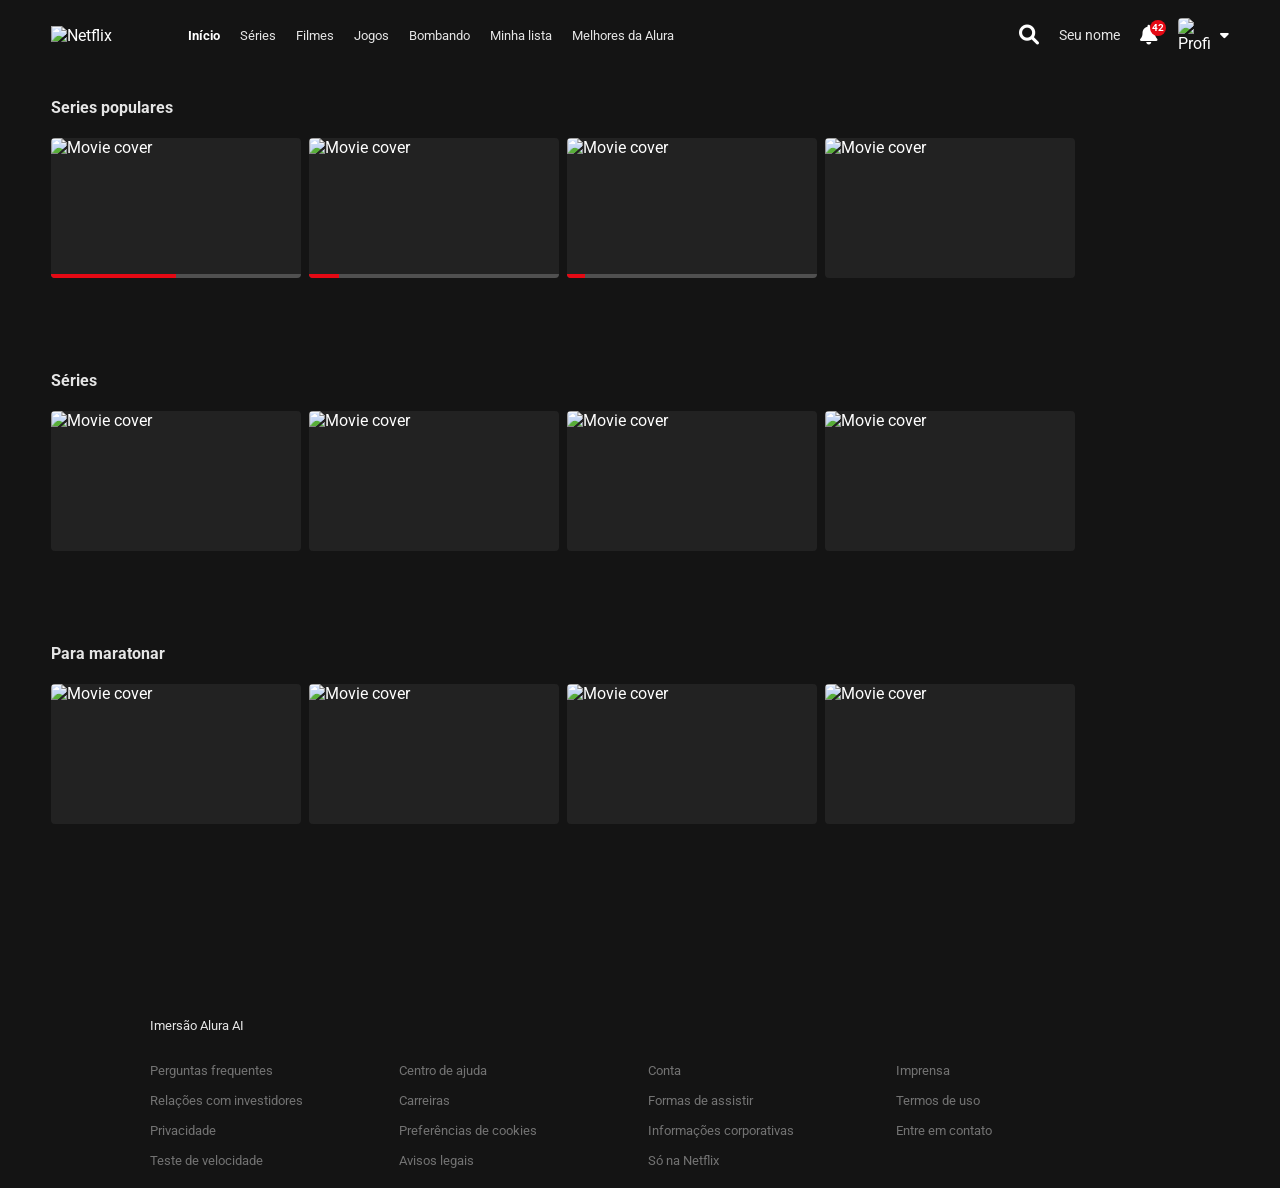
==== catalogo/catalogo.html @ e83f3523 "primeiro commit" ====
<!DOCTYPE html>
<html lang="pt-BR">

<head>
    <meta charset="UTF-8">
    <meta name="viewport" content="width=device-width, initial-scale=1.0">
    <title>Netflix - Escolha o seu filme</title>
    <link rel="stylesheet" href="catalogo.css">
    <link href="https://cdnjs.cloudflare.com/ajax/libs/font-awesome/6.0.0/css/all.min.css" rel="stylesheet">
    <link href="https://fonts.googleapis.com/css2?family=Roboto:wght@300;400;500;700&display=swap" rel="stylesheet">
</head>

<body>
    <!-- Navbar -->
    <header class="navbar" id="navbar">
        <div class="navbar-left">
            <img class="logo" src="https://upload.wikimedia.org/wikipedia/commons/0/08/Netflix_2015_logo.svg"
                alt="Netflix">
            <nav>
                <ul class="nav-links">
                    <li><a href="https://www.alura.com.br/" class="active">Início</a></li>
                    <li><a href="https://www.alura.com.br/">Séries</a></li>
                    <li><a href="https://www.alura.com.br/">Filmes</a></li>
                    <li><a href="https://www.alura.com.br/">Jogos</a></li>
                    <li><a href="https://www.alura.com.br/">Bombando</a></li>
                    <li><a href="https://www.alura.com.br/">Minha lista</a></li>
                    <li><a href="https://www.alura.com.br/">Melhores da Alura</a></li>
                </ul>
            </nav>
        </div>
        <div class="navbar-right">
            <i class="fas fa-search icon"></i>
            <a href="../index.html" class="kids-link">Seu nome</a>
            <div class="nav-notification">
                <i class="fas fa-bell icon"></i>
                <span class="notification-badge">42</span>
            </div>
            <a href="../index.html" class="profile-menu" style="text-decoration: none; color: inherit;">
                <img class="profile-icon" src="https://upload.wikimedia.org/wikipedia/commons/0/0b/Netflix-avatar.png"
                    alt="Profile">
                <i class="fas fa-caret-down icon" style="font-size: 14px; margin-left: 5px;"></i>
            </a>
        </div>
    </header>

    <!-- Sliders Container -->
    <main class="sliders-container" id="main-content">
        <!-- Javascript will inject the rows here -->
    </main>

    <!-- Footer -->
    <footer>
        <div class="footer-content">
            <a href="https://www.alura.com.br/" target="_blank">
                <p>Imersão Alura AI</p>
            </a>
            <ul class="footer-links">
                <li><a href="https://www.alura.com.br/" target="_blank">Perguntas frequentes</a></li>
                <li><a href="https://www.alura.com.br/" target="_blank">Centro de ajuda</a></li>
                <li><a href="https://www.alura.com.br/" target="_blank">Conta</a></li>
                <li><a href="https://www.alura.com.br/" target="_blank">Imprensa</a></li>
                <li><a href="https://www.alura.com.br/" target="_blank">Relações com investidores</a></li>
                <li><a href="https://www.alura.com.br/" target="_blank">Carreiras</a></li>
                <li><a href="https://www.alura.com.br/" target="_blank">Formas de assistir</a></li>
                <li><a href="https://www.alura.com.br/" target="_blank">Termos de uso</a></li>
                <li><a href="https://www.alura.com.br/" target="_blank">Privacidade</a></li>
                <li><a href="https://www.alura.com.br/" target="_blank">Preferências de cookies</a></li>
                <li><a href="https://www.alura.com.br/" target="_blank">Informações corporativas</a></li>
                <li><a href="https://www.alura.com.br/" target="_blank">Entre em contato</a></li>
                <li><a href="https://www.alura.com.br/" target="_blank">Teste de velocidade</a></li>
                <li><a href="https://www.alura.com.br/" target="_blank">Avisos legais</a></li>
                <li><a href="https://www.alura.com.br/" target="_blank">Só na Netflix</a></li>
            </ul>
        </div>
    </footer>

    <script type="module" src="js/main.js"></script>
</body>

</html>
---- catalogo/catalogo.css ----
:root {
    --netflix-red: #E50914; /* Define a variável de cor vermelha da Netflix */
    --dark-bg: #141414; /* Define a variável de fundo escuro */
    --text-color: #ffffff; /* Define a variável de cor do texto */
}

* {
    margin: 0; /* Remove todas as margens padrão */
    padding: 0; /* Remove todos os preenchimentos padrão */
    box-sizing: border-box; /* Inclui padding e border na largura/altura total */
}

body {
    font-family: 'Roboto', 'Helvetica Neue', Helvetica, Arial, sans-serif; /* Define a família de fontes para o corpo */
    background-color: var(--dark-bg); /* Define a cor de fundo usando a variável */
    color: var(--text-color); /* Define a cor do texto usando a variável */
    overflow-x: hidden; /* Oculta o overflow horizontal */
}

a {
    text-decoration: none; /* Remove a decoração de texto dos links */
    color: #e5e5e5; /* Define a cor dos links */
    transition: color 0.3s; /* Adiciona transição suave na cor */
}

a:hover {
    color: #b3b3b3; /* Muda a cor dos links ao passar o mouse */
}

/* Navbar */
.navbar {
    position: fixed; /* Fixa a navbar no topo */
    top: 0; /* Posiciona no topo */
    width: 100%; /* Largura total */
    display: flex; /* Usa flexbox */
    justify-content: space-between; /* Espaça itens entre esquerda e direita */
    align-items: center; /* Alinha itens verticalmente ao centro */
    padding: 0 4%; /* Padding lateral */
    height: 70px; /* Altura da navbar */
    z-index: 1000; /* Z-index alto para ficar acima */
    background-color: var(--dark-bg); /* Fundo escuro */
}

.navbar-left,
.navbar-right {
    display: flex; /* Usa flexbox */
    align-items: center; /* Alinha itens ao centro */
    gap: 20px; /* Espaço entre itens */
}

.logo {
    width: 92px; /* Largura do logo */
    margin-right: 25px; /* Margem direita */
    cursor: pointer; /* Cursor de ponteiro */
}

.nav-links {
    list-style: none; /* Remove estilo de lista */
    display: flex; /* Usa flexbox */
    gap: 20px; /* Espaço entre links */
    font-size: 13px; /* Tamanho da fonte */
}

.nav-links .active {
    font-weight: bold; /* Negrito para ativo */
    color: white; /* Cor branca */
}

.icon {
    font-size: 20px; /* Tamanho da fonte do ícone */
    cursor: pointer; /* Cursor de ponteiro */
}

.kids-link {
    font-size: 14px; /* Tamanho da fonte para link infantil */
}

.nav-notification {
    position: relative; /* Posição relativa para badge */
    cursor: pointer; /* Cursor de ponteiro */
}

.notification-badge {
    position: absolute; /* Posição absoluta */
    top: -5px; /* Topo */
    right: -8px; /* Direita */
    background-color: var(--netflix-red); /* Fundo vermelho */
    color: white; /* Cor branca */
    font-size: 10px; /* Tamanho da fonte */
    font-weight: bold; /* Negrito */
    border-radius: 50%; /* Bordas arredondadas */
    width: 16px; /* Largura */
    height: 16px; /* Altura */
    display: flex; /* Usa flexbox */
    justify-content: center; /* Centraliza horizontalmente */
    align-items: center; /* Centraliza verticalmente */
}

.profile-menu {
    display: flex; /* Usa flexbox */
    align-items: center; /* Alinha itens ao centro */
    gap: 5px; /* Espaço pequeno */
    cursor: pointer; /* Cursor de ponteiro */
}

.profile-icon {
    width: 32px; /* Largura do ícone */
    border-radius: 4px; /* Bordas arredondadas */
}

/* Sliders */
.sliders-container {
    padding: 0 4%; /* Padding lateral */
    padding-top: 100px; /* Padding topo para navbar */
    /* Space for navbar */
    position: relative; /* Posição relativa */
    z-index: 3; /* Z-index */
    padding-bottom: 100px; /* Padding inferior */
}

.slider-section {
    margin-bottom: 3.5vw; /* Margem inferior */
}

.slider-header {
    display: flex; /* Usa flexbox */
    justify-content: space-between; /* Espaça entre */
    align-items: flex-end; /* Alinha ao final */
    margin-bottom: 12px; /* Margem inferior */
}

.slider-title {
    font-size: 1.25vw; /* Tamanho da fonte responsivo */
    font-weight: bold; /* Negrito */
    color: #e5e5e5; /* Cor */
    line-height: 1.25vw; /* Altura da linha */
}

.slider-indicators {
    display: flex; /* Usa flexbox */
    gap: 2px; /* Espaço pequeno */
    margin-bottom: 4px; /* Margem inferior */
}

.slider-indicators div {
    width: 12px; /* Largura */
    height: 2px; /* Altura */
    background-color: #4d4d4d; /* Fundo cinza */
}

.slider-indicators div.active {
    background-color: #aaa; /* Fundo claro para ativo */
}

.movie-row {
    display: flex; /* Usa flexbox */
    gap: 8px; /* Espaço entre cartões */
    /* Small gap between movie cards */
    overflow-x: visible; /* Overflow horizontal visível */
    /* Let the expanded cards paint outside this box vertically */
    padding: 10px 4% 50px 4%; /* Padding */
    /* Added bottom padding to hold the expanding modal */
    margin: 0 -4%; /* Margem negativa */
    /* Pull edges back out so we don't double up padding from container */
    scroll-behavior: smooth; /* Rolagem suave */
    -ms-overflow-style: none; /* Remove scrollbar no IE */
    scrollbar-width: none; /* Remove scrollbar no Firefox */
}

.movie-row::-webkit-scrollbar {
    display: none; /* Oculta scrollbar no Webkit */
}

.movie-card {
    min-width: 250px; /* Largura mínima */
    width: 250px; /* Largura */
    height: 140px; /* Altura */
    background-color: #222; /* Fundo escuro */
    border-radius: 4px; /* Bordas arredondadas */
    cursor: pointer; /* Cursor de ponteiro */
    transition: transform 0.3s cubic-bezier(0.25, 0.46, 0.45, 0.94) 0s, border-radius 0.3s 0s, z-index 0s 0.3s, box-shadow 0.3s 0s; /* Transições */
    position: relative; /* Posição relativa */
    z-index: 1; /* Z-index */
    transform-origin: center center; /* Origem da transformação */
    /* Default origin */
}

/* Modifiers applied by JavaScript to prevent edge clipping */
.movie-card.origin-left {
    transform-origin: left center; /* Origem esquerda para evitar clipping */
}

.movie-card.origin-right {
    transform-origin: right center; /* Origem direita para evitar clipping */
}

.movie-card:hover {
    transform: scale(1.6) translateY(-5%); /* Escala e translada no hover */
    /* Reduced vertical translation since container has more padding */
    z-index: 99; /* Z-index alto no hover */
    border-radius: 6px; /* Bordas mais arredondadas */
    box-shadow: 0 10px 40px rgba(0, 0, 0, 0.9); /* Sombra */
    transition: transform 0.3s cubic-bezier(0.25, 0.46, 0.45, 0.94) 0.6s, border-radius 0.3s 0.6s, box-shadow 0.3s 0.6s, z-index 0s 0s; /* Transições atrasadas */
}

.movie-card img {
    position: absolute; /* Posição absoluta */
    top: 0; /* Topo */
    left: 0; /* Esquerda */
    width: 100%; /* Largura total */
    height: 100%; /* Altura total */
    object-fit: cover; /* Ajusta imagem */
    border-radius: 4px; /* Bordas arredondadas */
    transition: opacity 0.3s ease, border-radius 0.3s; /* Transições */
    z-index: 2; /* Z-index */
}

.movie-card iframe {
    position: absolute; /* Posição absoluta */
    top: 0; /* Topo */
    left: 0; /* Esquerda */
    width: 100%; /* Largura total */
    height: 100%; /* Altura total */
    opacity: 0; /* Opacidade inicial 0 */
    border-radius: 4px; /* Bordas arredondadas */
    transition: opacity 0.3s ease, border-radius 0.3s; /* Transições */
    pointer-events: none; /* Desabilita eventos de ponteiro */
    z-index: 1; /* Z-index */
}

.movie-card iframe.playing {
    opacity: 1; /* Opacidade 1 quando tocando */
    z-index: 3; /* Z-index alto */
    border-radius: 6px 6px 0 0; /* Bordas arredondadas apenas no topo */
}

.movie-card:hover img {
    border-radius: 6px 6px 0 0; /* Bordas arredondadas no topo no hover */
    transition: border-radius 0s 0.6s; /* Transição atrasada */
}

.movie-card img.playing-video {
    opacity: 0; /* Opacidade 0 quando vídeo tocando */
}

/* Card Details Modal */
.card-details {
    position: absolute; /* Posição absoluta */
    top: 100%; /* Abaixo do cartão */
    left: 0; /* Esquerda */
    width: 100%; /* Largura total */
    background-color: #181818; /* Fundo escuro */
    border-bottom-left-radius: 6px; /* Bordas arredondadas inferior esquerda */
    border-bottom-right-radius: 6px; /* Bordas arredondadas inferior direita */
    padding: 18px 16px; /* Padding */
    opacity: 0; /* Opacidade inicial 0 */
    visibility: hidden; /* Visibilidade oculta */
    transition: opacity 0.3s 0s, visibility 0.3s 0s; /* Transições */
    box-shadow: 0 15px 30px rgba(0, 0, 0, 0.9); /* Sombra */
    display: flex; /* Usa flexbox */
    flex-direction: column; /* Direção coluna */
    gap: 12px; /* Espaço entre itens */
    z-index: 2; /* Z-index */
    cursor: default; /* Cursor padrão */
}

.movie-card:hover .card-details {
    opacity: 1; /* Opacidade 1 no hover */
    visibility: visible; /* Visibilidade visível */
    transition: opacity 0.2s 0.6s, visibility 0s 0.6s; /* Transições atrasadas */
}

.details-buttons {
    display: flex; /* Usa flexbox */
    justify-content: space-between; /* Espaça entre */
    align-items: center; /* Alinha ao centro */
}

.left-buttons,
.right-buttons {
    display: flex; /* Usa flexbox */
    gap: 8px; /* Espaço entre botões */
}

.btn-icon {
    width: 32px; /* Largura */
    height: 32px; /* Altura */
    border-radius: 50%; /* Bordas circulares */
    background-color: #2b2b2b; /* Fundo escuro */
    border: 1px solid rgba(255, 255, 255, 0.5); /* Borda semi-transparente */
    color: white; /* Cor branca */
    display: flex; /* Usa flexbox */
    justify-content: center; /* Centraliza horizontalmente */
    align-items: center; /* Centraliza verticalmente */
    cursor: pointer; /* Cursor de ponteiro */
    font-size: 14px; /* Tamanho da fonte */
    transition: border-color 0.2s, background-color 0.2s; /* Transições */
}

.btn-icon:hover {
    border-color: rgb(255, 255, 255); /* Borda branca no hover */
    background-color: rgba(255, 255, 255, 0.2); /* Fundo semi-transparente no hover */
}

.btn-play-icon {
    background-color: white; /* Fundo branco */
    color: black; /* Cor preta */
    border: none; /* Sem borda */
}

.btn-play-icon:hover {
    background-color: #e6e6e6; /* Fundo cinza claro no hover */
}

.btn-play-icon i {
    margin-left: 2px; /* Margem esquerda para ícone */
}

.details-info {
    display: flex; /* Usa flexbox */
    align-items: center; /* Alinha ao centro */
    gap: 8px; /* Espaço entre itens */
    font-size: 11px; /* Tamanho da fonte */
    font-weight: bold; /* Negrito */
}

.match-score {
    color: #46d369; /* Cor verde para pontuação */
}

.age-badge {
    background-color: transparent; /* Fundo transparente */
    border: 1px solid rgba(255, 255, 255, 0.4); /* Borda semi-transparente */
    color: white; /* Cor branca */
    padding: 1px 3px; /* Padding */
    border-radius: 2px; /* Bordas arredondadas */
    font-family: Arial, sans-serif; /* Família de fonte */
}

.age-badge.red-accent {
    background-color: #d32f2f; /* Fundo vermelho */
    border: none; /* Sem borda */
    font-weight: bold; /* Negrito */
}

.resolution {
    border: 1px solid rgba(255, 255, 255, 0.4); /* Borda semi-transparente */
    padding: 1px 3px; /* Padding */
    border-radius: 2px; /* Bordas arredondadas */
    color: rgba(255, 255, 255, 0.9); /* Cor semi-transparente */
}

.duration {
    color: rgba(255, 255, 255, 0.9); /* Cor semi-transparente */
}

.details-tags {
    display: flex; /* Usa flexbox */
    gap: 6px; /* Espaço entre tags */
    font-size: 11px; /* Tamanho da fonte */
    color: rgba(255, 255, 255, 0.9); /* Cor semi-transparente */
    margin-top: 4px; /* Margem superior */
}

.details-tags span:not(:last-child)::after {
    content: "•"; /* Adiciona ponto separador */
    color: #666; /* Cor cinza */
    margin-left: 6px; /* Margem esquerda */
}

/* Badges */
.badge-top10 {
    position: absolute; /* Posição absoluta */
    top: 0; /* Topo */
    right: 0; /* Direita */
    width: 22px; /* Largura */
    height: 28px; /* Altura */
    background-color: var(--netflix-red); /* Fundo vermelho */
    color: white; /* Cor branca */
    display: flex; /* Usa flexbox */
    flex-direction: column; /* Direção coluna */
    justify-content: center; /* Centraliza verticalmente */
    align-items: center; /* Centraliza horizontalmente */
    font-weight: bold; /* Negrito */
    z-index: 4; /* Z-index alto */
    border-bottom-left-radius: 2px; /* Bordas arredondadas inferior esquerda */
    box-shadow: -2px 2px 4px rgba(0, 0, 0, 0.5); /* Sombra */
    font-family: 'Helvetica Neue', Helvetica, Arial, sans-serif; /* Família de fonte */
}

.badge-top10 span.top {
    font-size: 7px; /* Tamanho da fonte pequeno */
    letter-spacing: 0.5px; /* Espaçamento entre letras */
    line-height: 8px; /* Altura da linha */
}

.badge-top10 span.number {
    font-size: 13px; /* Tamanho da fonte */
    line-height: 13px; /* Altura da linha */
}

.badge-bottom {
    position: absolute; /* Posição absoluta */
    bottom: 8px; /* Inferior */
    left: 50%; /* Centro horizontal */
    transform: translateX(-50%); /* Translada para centro */
    padding: 2px 4px; /* Padding */
    font-size: 10px; /* Tamanho da fonte */
    font-weight: bold; /* Negrito */
    border-radius: 2px; /* Bordas arredondadas */
    z-index: 4; /* Z-index */
    white-space: nowrap; /* Não quebra linha */
    text-transform: uppercase; /* Maiúsculas */
}

.movie-card.has-progress .badge-bottom {
    bottom: 12px; /* Ajusta inferior quando há progresso */
}

.badge-bottom.red {
    background-color: var(--netflix-red); /* Fundo vermelho */
    color: white; /* Cor branca */
}

.badge-bottom.white {
    background-color: white; /* Fundo branco */
    color: black; /* Cor preta */
}

/* Progress bar */
.progress-bar-container {
    position: absolute; /* Posição absoluta */
    bottom: 0; /* Inferior */
    left: 0; /* Esquerda */
    width: 100%; /* Largura total */
    height: 4px; /* Altura */
    background-color: rgba(100, 100, 100, 0.7); /* Fundo cinza semi-transparente */
    z-index: 5; /* Z-index */
    border-bottom-left-radius: 4px; /* Bordas arredondadas inferior esquerda */
    border-bottom-right-radius: 4px; /* Bordas arredondadas inferior direita */
}

.progress-value {
    height: 100%; /* Altura total */
    background-color: var(--netflix-red); /* Fundo vermelho */
    border-bottom-left-radius: 4px; /* Bordas arredondadas */
}

/* Mobile adjustments */
@media (max-width: 768px) {
    .nav-links {
        display: none;
    }

    .movie-card {
        min-width: 200px;
        width: 200px;
        height: 112px;
    }

    .slider-title {
        font-size: 4vw;
        line-height: 4.5vw;
    }
}

/* Footer */
footer {
    padding: 0 4%;
    color: #737373;
    font-size: 13px;
    margin-bottom: 20px;
}

.footer-content {
    max-width: 980px;
    margin: 0 auto;
}

.footer-content p {
    margin-bottom: 30px;
}

.footer-links {
    list-style: none;
    display: grid;
    grid-template-columns: repeat(4, 1fr);
    grid-gap: 15px;
}

.footer-links a {
    color: #737373;
}

.footer-links a:hover {
    text-decoration: underline;
}

@media (max-width: 768px) {
    .footer-links {
        grid-template-columns: repeat(2, 1fr);
    }
}
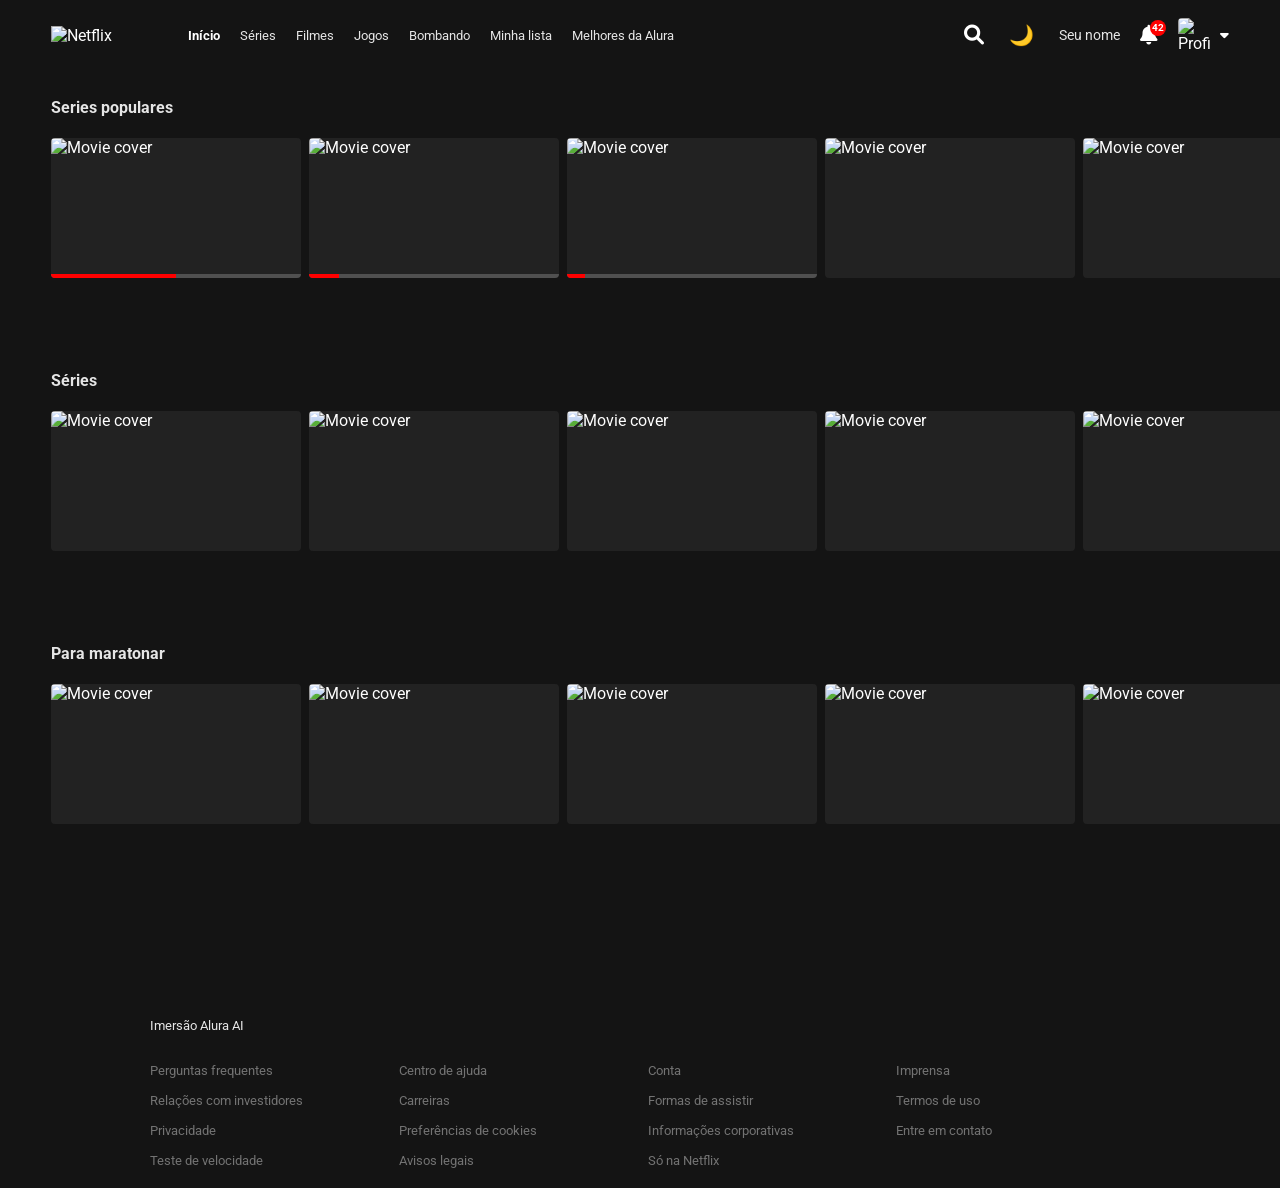
==== commit b85676a4: "atualizar" ====
--- a/catalogo/catalogo.html
+++ b/catalogo/catalogo.html
@@ -30,6 +30,7 @@
         </div>
         <div class="navbar-right">
             <i class="fas fa-search icon"></i>
+            <button id="theme-toggle" class="theme-toggle-btn">🌙</button>
             <a href="../index.html" class="kids-link">Seu nome</a>
             <div class="nav-notification">
                 <i class="fas fa-bell icon"></i>
@@ -38,8 +39,36 @@
             <a href="../index.html" class="profile-menu" style="text-decoration: none; color: inherit;">
                 <img class="profile-icon" src="https://upload.wikimedia.org/wikipedia/commons/0/0b/Netflix-avatar.png"
                     alt="Profile">
-                <i class="fas fa-caret-down icon" style="font-size: 14px; margin-left: 5px;"></i>
+                <i class="fas fa-caret-down icon profile-caret" id="profile-caret" style="font-size: 14px; margin-left: 5px;"></i>
             </a>
+            <div class="profile-dropdown" id="profile-dropdown">
+                <ul class="profile-list">
+                    <li class="profile-item">
+                        <button class="profile-button" data-name="Kevin" data-img="/assets/perfil 1.png">
+                            <img src="/assets/perfil 1.png" alt="Kevin">
+                            <span>Kevin</span>
+                        </button>
+                    </li>
+                    <li class="profile-item">
+                        <button class="profile-button" data-name="Maria Eduarda" data-img="/assets/perfil 2.png">
+                            <img src="/assets/perfil 2.png" alt="Maria Eduarda">
+                            <span>Maria Eduarda</span>
+                        </button>
+                    </li>
+                    <li class="profile-item">
+                        <button class="profile-button" data-name="Karina" data-img="/assets/perfil 3.png">
+                            <img src="/assets/perfil 3.png" alt="Karina">
+                            <span>Karina</span>
+                        </button>
+                    </li>
+                    <li class="profile-item">
+                        <button class="profile-button add-profile" data-name="add">
+                            <i class="fas fa-plus"></i>
+                            <span>Adicionar perfil</span>
+                        </button>
+                    </li>
+                </ul>
+            </div>
         </div>
     </header>
 
--- a/catalogo/catalogo.css
+++ b/catalogo/catalogo.css
@@ -1,5 +1,5 @@
 :root {
-    --netflix-red: #E50914; /* Define a variável de cor vermelha da Netflix */
+    --netflix-red: #ff0000; /* Define a variável de cor vermelha da Netflix */
     --dark-bg: #141414; /* Define a variável de fundo escuro */
     --text-color: #ffffff; /* Define a variável de cor do texto */
 }
@@ -399,6 +399,126 @@
     line-height: 13px; /* Altura da linha */
 }
 
+/* Theme Toggle Button */
+.theme-toggle-btn {
+    background: none;
+    border: none;
+    color: white;
+    font-size: 20px;
+    cursor: pointer;
+    padding: 5px;
+    border-radius: 50%;
+    transition: background-color 0.3s;
+}
+
+.theme-toggle-btn:hover {
+    background-color: rgba(255, 255, 255, 0.1);
+}
+
+/* Light Mode */
+body.light-mode {
+    --dark-bg: #ffffff;
+    --text-color: #000000;
+    background-color: var(--dark-bg);
+    color: var(--text-color);
+}
+
+body.light-mode .navbar {
+    background-color: var(--dark-bg);
+}
+
+body.light-mode a {
+    color: #333;
+}
+
+body.light-mode a:hover {
+    color: #666;
+}
+
+body.light-mode .movie-card {
+    background-color: #f0f0f0;
+}
+
+body.light-mode .card-details {
+    background-color: #e0e0e0;
+}
+
+body.light-mode .btn-icon {
+    background-color: #d0d0d0;
+    border-color: rgba(0, 0, 0, 0.5);
+    color: black;
+}
+
+/* Profile Dropdown */
+.profile-dropdown {
+    position: absolute;
+    top: 100%;
+    right: 0;
+    background-color: var(--dark-bg);
+    border: 1px solid #333;
+    border-radius: 4px;
+    padding: 10px;
+    display: none;
+    z-index: 1001;
+    min-width: 200px;
+}
+
+body.light-mode .profile-dropdown {
+    background-color: #fff;
+    border-color: #ccc;
+}
+
+.profile-list {
+    list-style: none;
+    margin: 0;
+    padding: 0;
+}
+
+.profile-item {
+    margin-bottom: 5px;
+}
+
+.profile-button {
+    display: flex;
+    align-items: center;
+    background: none;
+    border: none;
+    color: var(--text-color);
+    cursor: pointer;
+    padding: 8px;
+    width: 100%;
+    text-align: left;
+    border-radius: 4px;
+    transition: background-color 0.3s;
+}
+
+.profile-button:hover {
+    background-color: rgba(255, 255, 255, 0.1);
+}
+
+body.light-mode .profile-button:hover {
+    background-color: rgba(0, 0, 0, 0.1);
+}
+
+.profile-button img {
+    width: 40px;
+    height: 40px;
+    border-radius: 4px;
+    margin-right: 10px;
+}
+
+.profile-button span {
+    font-size: 14px;
+}
+
+.add-profile {
+    justify-content: center;
+}
+
+.add-profile i {
+    margin-right: 10px;
+}
+
 .badge-bottom {
     position: absolute; /* Posição absoluta */
     bottom: 8px; /* Inferior */
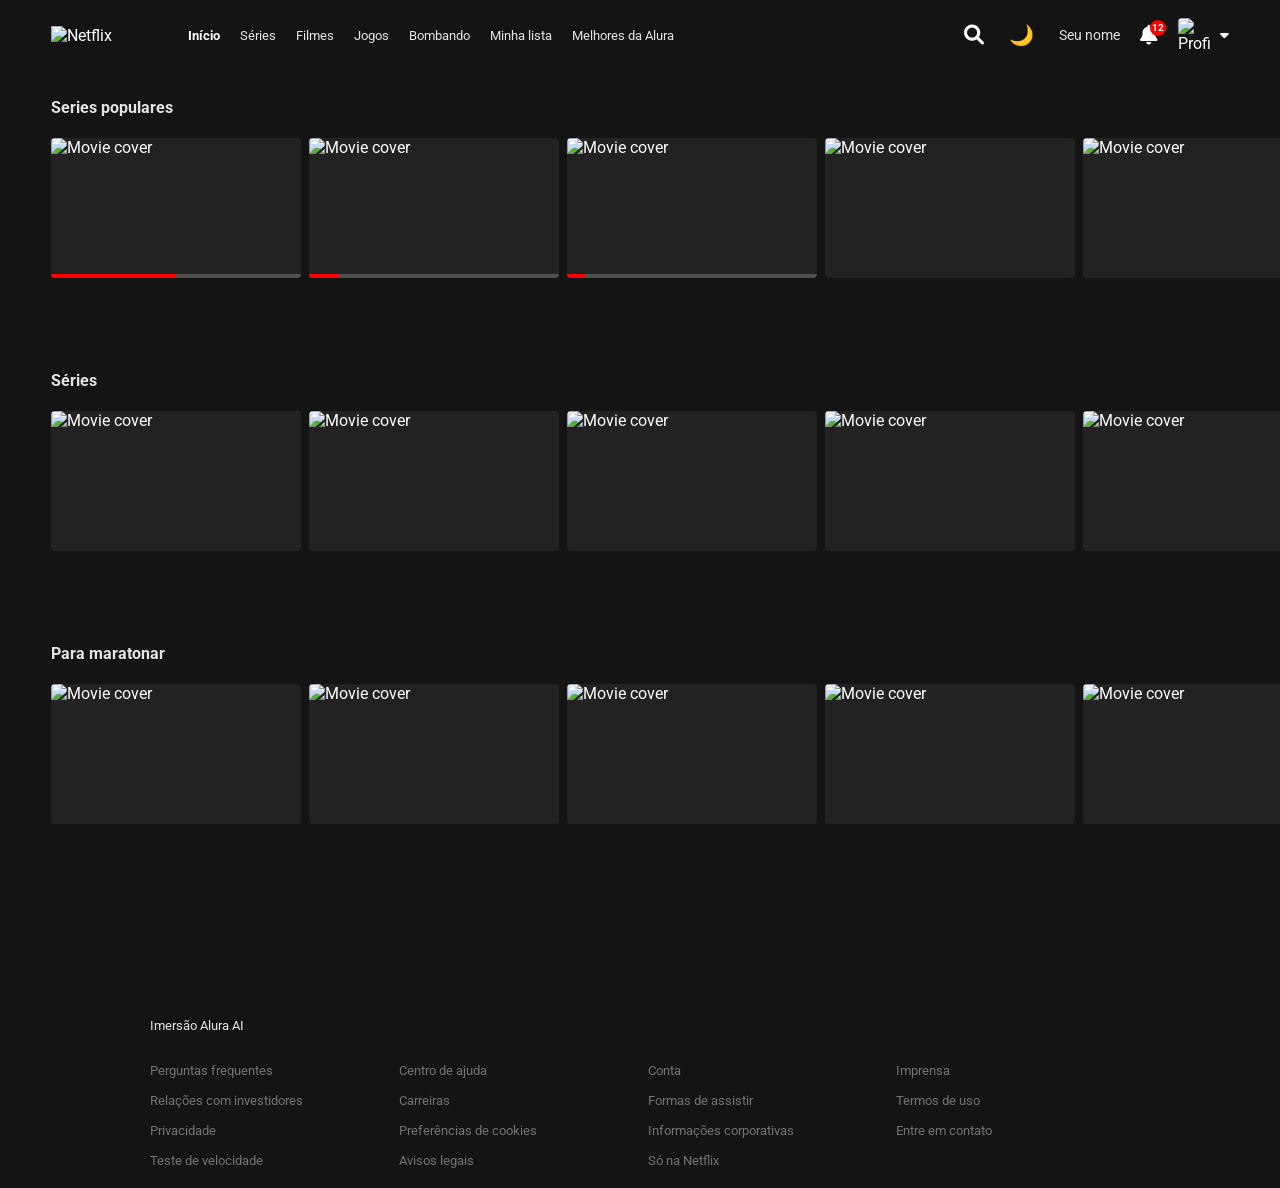
==== commit b2842486: "atualizar" ====
--- a/catalogo/catalogo.html
+++ b/catalogo/catalogo.html
@@ -34,7 +34,7 @@
             <a href="../index.html" class="kids-link">Seu nome</a>
             <div class="nav-notification">
                 <i class="fas fa-bell icon"></i>
-                <span class="notification-badge">42</span>
+                <span class="notification-badge">12</span>
             </div>
             <a href="../index.html" class="profile-menu" style="text-decoration: none; color: inherit;">
                 <img class="profile-icon" src="https://upload.wikimedia.org/wikipedia/commons/0/0b/Netflix-avatar.png"
@@ -44,20 +44,20 @@
             <div class="profile-dropdown" id="profile-dropdown">
                 <ul class="profile-list">
                     <li class="profile-item">
-                        <button class="profile-button" data-name="Kevin" data-img="/assets/perfil 1.png">
-                            <img src="/assets/perfil 1.png" alt="Kevin">
+                        <button class="profile-button" data-name="Kevin" data-img="https://i.imgur.com/v2GNog0.png">
+                            <img src="https://i.imgur.com/v2GNog0.png" alt="Kevin">
                             <span>Kevin</span>
                         </button>
                     </li>
                     <li class="profile-item">
-                        <button class="profile-button" data-name="Maria Eduarda" data-img="/assets/perfil 2.png">
-                            <img src="/assets/perfil 2.png" alt="Maria Eduarda">
+                        <button class="profile-button" data-name="Maria Eduarda" data-img="https://i.imgur.com/CjMherY.png">
+                            <img src="https://i.imgur.com/CjMherY.png" alt="Maria Eduarda">
                             <span>Maria Eduarda</span>
                         </button>
                     </li>
                     <li class="profile-item">
-                        <button class="profile-button" data-name="Karina" data-img="/assets/perfil 3.png">
-                            <img src="/assets/perfil 3.png" alt="Karina">
+                        <button class="profile-button" data-name="Karina" data-img="https://i.imgur.com/XTIFwVV.png">
+                            <img src="https://i.imgur.com/XTIFwVV.png" alt="Karina">
                             <span>Karina</span>
                         </button>
                     </li>
